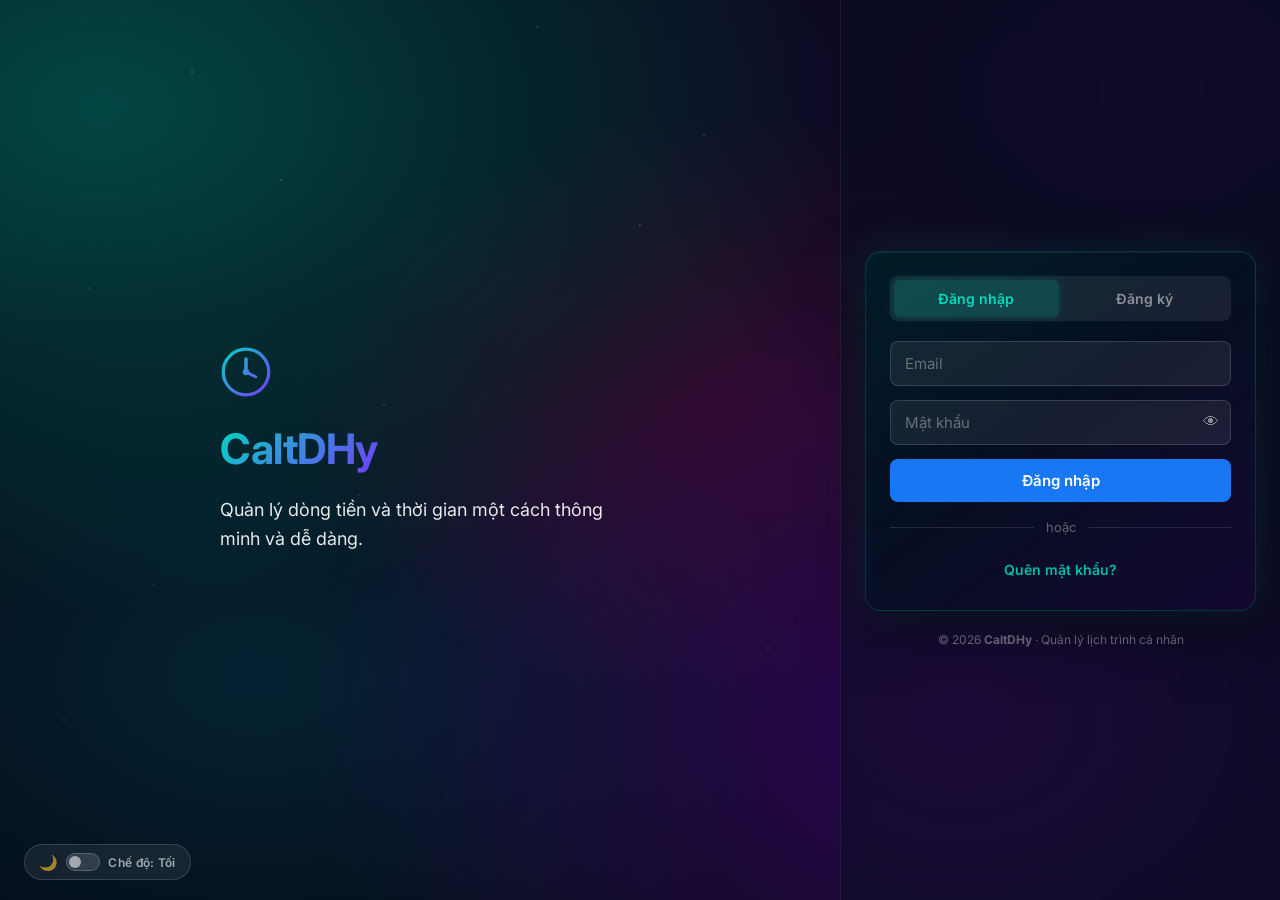
==== index.html @ 4108acbf "Lần đầu up code dự án CaltDHy" ====
<!DOCTYPE html>
<html lang="vi">

<head>
    <meta charset="UTF-8" />
    <meta name="viewport" content="width=device-width, initial-scale=1.0" />
    <title>CaltDHy – Quản lý lịch trình cá nhân</title>
    <meta name="description" content="CaltDHy – Quản lý lịch trình cá nhân thông minh." />
    <link rel="preconnect" href="https://fonts.googleapis.com" />
    <link rel="preconnect" href="https://fonts.gstatic.com" crossorigin />
    <link href="https://fonts.googleapis.com/css2?family=Inter:wght@400;500;600;700&display=swap" rel="stylesheet" />
    <link rel="stylesheet" href="style.css" />
</head>

<body class="auth-body">

    <!-- Shooting stars canvas -->
    <canvas id="shootingStarsCanvas"></canvas>

    <!-- Color mode toggle (bottom-left) -->
    <button class="color-mode-toggle" id="colorModeToggle" onclick="toggleColorMode()" title="Chuyển chế độ màu">
        <span class="toggle-icon" id="modeIcon">🌙</span>
        <div class="toggle-track">
            <div class="toggle-thumb" id="toggleThumb"></div>
        </div>
        <span id="modeLabel">Chế độ: Tối</span>
    </button>

    <!-- ====== AUTH PAGE ====== -->
    <div class="auth-page" id="authPage">

        <!-- Left: Branding -->
        <div class="auth-brand">
            <div class="brand-content">
                <!-- CaltDHy SVG clock logo -->
                <svg style="width:52px;height:52px;margin-bottom:12px;" viewBox="0 0 32 32" fill="none"
                    xmlns="http://www.w3.org/2000/svg">
                    <defs>
                        <linearGradient id="alg1" x1="0" y1="0" x2="32" y2="32" gradientUnits="userSpaceOnUse">
                            <stop offset="0%" stop-color="#00dcc0" />
                            <stop offset="100%" stop-color="#7b2fff" />
                        </linearGradient>
                    </defs>
                    <circle cx="16" cy="16" r="14" stroke="url(#alg1)" stroke-width="2" fill="none" />
                    <line x1="16" y1="16" x2="16" y2="8" stroke="url(#alg1)" stroke-width="2.2"
                        stroke-linecap="round" />
                    <line x1="16" y1="16" x2="22" y2="19" stroke="url(#alg1)" stroke-width="1.8"
                        stroke-linecap="round" />
                    <circle cx="16" cy="16" r="2" fill="url(#alg1)" />
                </svg>
                <h1 class="brand-name"
                    style="background:linear-gradient(135deg,#00dcc0,#7b2fff,#e054b0);-webkit-background-clip:text;-webkit-text-fill-color:transparent;background-clip:text;font-size:42px;">
                    CaltDHy</h1>
                <p class="brand-tagline">Quản lý dòng tiền và thời gian một cách thông minh và dễ dàng.</p>
            </div>
        </div>

        <!-- Right: Form Panel -->
        <div class="auth-panel">
            <div class="auth-card">

                <!-- Tab buttons -->
                <div class="auth-tabs">
                    <button class="tab-btn active" id="loginTab" onclick="switchTab('login')">Đăng nhập</button>
                    <button class="tab-btn" id="registerTab" onclick="switchTab('register')">Đăng ký</button>
                </div>

                <!-- ĐĂNG NHẬP -->
                <div class="auth-form" id="loginForm">
                    <div class="form-group">
                        <input type="email" id="loginEmail" class="form-input" placeholder="Email"
                            autocomplete="email" />
                    </div>
                    <div class="form-group">
                        <div class="input-with-toggle">
                            <input type="password" id="loginPassword" class="form-input" placeholder="Mật khẩu"
                                autocomplete="current-password" />
                            <button type="button" class="toggle-pass"
                                onclick="togglePassword('loginPassword', this)">👁</button>
                        </div>
                    </div>
                    <div id="loginError" class="form-message error" style="display:none;"></div>
                    <button class="btn-primary btn-full" id="loginBtn" onclick="handleLogin()">Đăng nhập</button>
                    <div class="auth-divider"><span>hoặc</span></div>
                    <button class="btn-link" onclick="switchTab('forgot')">Quên mật khẩu?</button>
                </div>

                <!-- ĐĂNG KÝ -->
                <div class="auth-form" id="registerForm" style="display:none;">
                    <div class="form-group">
                        <input type="text" id="regName" class="form-input" placeholder="Họ và tên"
                            autocomplete="name" />
                    </div>
                    <div class="form-group">
                        <input type="email" id="regEmail" class="form-input" placeholder="Email" autocomplete="email" />
                    </div>
                    <div class="form-group">
                        <div class="input-with-toggle">
                            <input type="password" id="regPassword" class="form-input"
                                placeholder="Mật khẩu (ít nhất 6 ký tự)" autocomplete="new-password" />
                            <button type="button" class="toggle-pass"
                                onclick="togglePassword('regPassword', this)">👁</button>
                        </div>
                    </div>
                    <div class="form-group">
                        <input type="password" id="regConfirm" class="form-input" placeholder="Xác nhận mật khẩu"
                            autocomplete="new-password" />
                    </div>
                    <div id="registerError" class="form-message error" style="display:none;"></div>
                    <div id="registerSuccess" class="form-message success" style="display:none;"></div>
                    <button class="btn-primary btn-full" id="registerBtn" onclick="handleRegister()">Tạo tài
                        khoản</button>
                </div>

                <!-- QUÊN MẬT KHẨU -->
                <div class="auth-form" id="forgotForm" style="display:none;">
                    <p class="forgot-desc">Nhập email đã đăng ký, chúng tôi sẽ gửi hướng dẫn đặt lại mật khẩu.</p>
                    <div class="form-group">
                        <input type="email" id="forgotEmail" class="form-input" placeholder="Email đã đăng ký" />
                    </div>
                    <div id="forgotError" class="form-message error" style="display:none;"></div>
                    <div id="forgotSuccess" class="form-message success" style="display:none;"></div>
                    <button class="btn-primary btn-full" id="forgotBtn" onclick="handleForgotPassword()">Gửi email đặt
                        lại</button>
                    <button class="btn-link" onclick="switchTab('login')">← Quay lại đăng nhập</button>
                </div>

            </div>

            <p class="auth-footer">
                © 2026 <strong>CaltDHy</strong> · Quản lý lịch trình cá nhân
            </p>
        </div>
    </div>

    <script src="auth.js"></script>

    <script>
        /* ── SHOOTING STARS ── */
        (function () {
            const canvas = document.getElementById('shootingStarsCanvas');
            const ctx = canvas.getContext('2d');
            let stars = [];

            function resize() {
                canvas.width = window.innerWidth;
                canvas.height = window.innerHeight;
            }
            window.addEventListener('resize', resize);
            resize();

            function randomBetween(a, b) { return a + Math.random() * (b - a); }

            function spawnStar() {
                const startX = randomBetween(0, canvas.width);
                const startY = randomBetween(0, canvas.height * 0.5); // top half
                const length = randomBetween(80, 200);
                const angle = randomBetween(30, 50) * Math.PI / 180; // diagonal down-right
                const speed = randomBetween(280, 520); // px/s
                const life = length / speed; // seconds until gone
                return {
                    x: startX, y: startY, length, angle, speed, life, age: 0,
                    tailX: Math.cos(angle), tailY: Math.sin(angle)
                };
            }

            let lastTime = null;

            function loop(ts) {
                if (!lastTime) lastTime = ts;
                const dt = Math.min((ts - lastTime) / 1000, 0.05);
                lastTime = ts;

                ctx.clearRect(0, 0, canvas.width, canvas.height);

                // Spawn new star randomly
                if (Math.random() < dt * 1.8) stars.push(spawnStar()); // avg ~1.8 per second

                // Update & draw
                stars = stars.filter(s => s.age < s.life);
                stars.forEach(s => {
                    s.age += dt;
                    const progress = s.age / s.life;          // 0 → 1
                    const alpha = Math.sin(progress * Math.PI); // fade in + out
                    const traveled = s.speed * s.age;
                    const headX = s.x + s.tailX * traveled;
                    const headY = s.y + s.tailY * traveled;
                    const tailX = headX - s.tailX * s.length * (1 - progress * 0.4);
                    const tailY = headY - s.tailY * s.length * (1 - progress * 0.4);

                    const grad = ctx.createLinearGradient(tailX, tailY, headX, headY);
                    grad.addColorStop(0, `rgba(255,255,255,0)`);
                    grad.addColorStop(0.6, `rgba(200,240,255,${alpha * 0.55})`);
                    grad.addColorStop(1, `rgba(255,255,255,${alpha * 0.9})`);

                    ctx.beginPath();
                    ctx.moveTo(tailX, tailY);
                    ctx.lineTo(headX, headY);
                    ctx.strokeStyle = grad;
                    ctx.lineWidth = randomBetween(0.5, 1.5);
                    ctx.stroke();

                    // Head glow dot
                    ctx.beginPath();
                    ctx.arc(headX, headY, 1.5, 0, Math.PI * 2);
                    ctx.fillStyle = `rgba(255,255,255,${alpha * 0.9})`;
                    ctx.fill();
                });

                requestAnimationFrame(loop);
            }
            requestAnimationFrame(loop);
        })();

        /* ── COLOR MODE TOGGLE ── */
        function toggleColorMode() {
            const body = document.body;
            const isLight = body.classList.toggle('light-mode');
            document.getElementById('modeIcon').textContent = isLight ? '☀️' : '🌙';
            document.getElementById('modeLabel').textContent = isLight ? 'Chế độ: Sáng' : 'Chế độ: Tối';
            localStorage.setItem('caltdhy_theme', isLight ? 'light' : 'dark');
        }

        // Restore saved theme on load
        (function () {
            const saved = localStorage.getItem('caltdhy_theme');
            if (saved === 'light') {
                document.body.classList.add('light-mode');
                document.getElementById('modeIcon').textContent = '☀️';
                document.getElementById('modeLabel').textContent = 'Chế độ: Sáng';
            }
        })();
    </script>
</body>

</html>
---- style.css ----
/* =============================================
   CSS Variables – Facebook Color System
   ============================================= */
:root {
  --fb-blue: #1877F2;
  --fb-blue-dark: #166fe5;
  --fb-blue-light: #e7f0fd;
  --fb-green: #42b72a;
  --fb-green-dark: #36a420;
  --fb-white: #ffffff;
  --fb-bg: #f0f2f5;
  --fb-card: #ffffff;
  --fb-border: #dddfe2;
  --fb-text-primary: #1c1e21;
  --fb-text-secondary: #606770;
  --fb-text-muted: #8a8d91;
  --fb-red: #e74c3c;
  --fb-red-dark: #c0392b;
  --shadow-sm: 0 1px 3px rgba(0, 0, 0, 0.08);
  --shadow-md: 0 2px 12px rgba(0, 0, 0, 0.12);
  --shadow-lg: 0 8px 32px rgba(0, 0, 0, 0.16);
  --radius-sm: 6px;
  --radius-md: 8px;
  --radius-lg: 12px;
  --radius-xl: 16px;
  --transition: all 0.2s ease;
}

/* =============================================
   Reset & Base
   ============================================= */
*,
*::before,
*::after {
  box-sizing: border-box;
  margin: 0;
  padding: 0;
}

html {
  scroll-behavior: smooth;
}

body {
  font-family: 'Inter', -apple-system, BlinkMacSystemFont, 'Segoe UI', sans-serif;
  background: var(--fb-bg);
  color: var(--fb-text-primary);
  font-size: 15px;
  line-height: 1.5;
}

/* =============================================
   AUTH PAGE LAYOUT
   ============================================= */
/* === SPACE AURORA BACKGROUND === */
.auth-body {
  min-height: 100vh;
  background:
    radial-gradient(ellipse at 8% 12%, rgba(0, 200, 170, 0.38) 0%, transparent 45%),
    radial-gradient(ellipse at 75% 80%, rgba(110, 0, 180, 0.45) 0%, transparent 48%),
    radial-gradient(ellipse at 55% 45%, rgba(170, 20, 90, 0.28) 0%, transparent 42%),
    radial-gradient(ellipse at 20% 75%, rgba(0, 140, 180, 0.22) 0%, transparent 38%),
    radial-gradient(ellipse at 90% 10%, rgba(80, 0, 140, 0.30) 0%, transparent 40%),
    #060d1a;
  position: relative;
  overflow: hidden;
}

/* Hiệu ứng sao nhấp nháy */
.auth-body::before,
.auth-body::after {
  content: '';
  position: fixed;
  inset: 0;
  pointer-events: none;
  z-index: 0;
}

.auth-body::before {
  background-image:
    radial-gradient(1px 1px at 15% 8%, rgba(255, 255, 255, 0.8) 0%, transparent 100%),
    radial-gradient(1px 1px at 42% 3%, rgba(255, 255, 255, 0.6) 0%, transparent 100%),
    radial-gradient(1px 1px at 68% 18%, rgba(255, 255, 255, 0.7) 0%, transparent 100%),
    radial-gradient(1px 1px at 85% 5%, rgba(255, 255, 255, 0.5) 0%, transparent 100%),
    radial-gradient(1px 1px at 7% 32%, rgba(255, 255, 255, 0.6) 0%, transparent 100%),
    radial-gradient(1px 1px at 93% 42%, rgba(255, 255, 255, 0.7) 0%, transparent 100%),
    radial-gradient(1px 1px at 28% 55%, rgba(255, 255, 255, 0.5) 0%, transparent 100%),
    radial-gradient(1px 1px at 60% 72%, rgba(255, 255, 255, 0.6) 0%, transparent 100%),
    radial-gradient(1px 1px at 78% 60%, rgba(255, 255, 255, 0.4) 0%, transparent 100%),
    radial-gradient(1px 1px at 35% 88%, rgba(255, 255, 255, 0.5) 0%, transparent 100%),
    radial-gradient(1px 1px at 50% 25%, rgba(255, 255, 255, 0.6) 0%, transparent 100%),
    radial-gradient(1px 1px at 12% 65%, rgba(255, 255, 255, 0.4) 0%, transparent 100%),
    radial-gradient(1px 1px at 88% 78%, rgba(255, 255, 255, 0.5) 0%, transparent 100%),
    radial-gradient(1px 1px at 22% 20%, rgba(255, 255, 255, 0.7) 0%, transparent 100%),
    radial-gradient(1px 1px at 70% 92%, rgba(255, 255, 255, 0.4) 0%, transparent 100%);
  animation: starTwinkle 4s ease-in-out infinite alternate;
}

.auth-body::after {
  background-image:
    radial-gradient(1px 1px at 55% 15%, rgba(255, 255, 255, 0.5) 0%, transparent 100%),
    radial-gradient(1px 1px at 30% 45%, rgba(255, 255, 255, 0.6) 0%, transparent 100%),
    radial-gradient(1px 1px at 80% 30%, rgba(255, 255, 255, 0.4) 0%, transparent 100%),
    radial-gradient(1px 1px at 5% 80%, rgba(255, 255, 255, 0.6) 0%, transparent 100%),
    radial-gradient(1px 1px at 95% 60%, rgba(255, 255, 255, 0.5) 0%, transparent 100%);
  animation: starTwinkle 6s ease-in-out infinite alternate-reverse;
}

@keyframes starTwinkle {
  0% {
    opacity: 0.4;
  }

  50% {
    opacity: 1;
  }

  100% {
    opacity: 0.6;
  }
}

.auth-page {
  display: flex;
  min-height: 100vh;
}

/* Left branding column */
.auth-brand {
  flex: 1;
  background: transparent;
  display: flex;
  align-items: center;
  justify-content: center;
  padding: 60px 40px;
  position: relative;
  overflow: hidden;
  z-index: 1;
}

.auth-brand::before {
  content: '';
  position: absolute;
  inset: 0;
  background: rgba(0, 0, 0, 0.15);
  backdrop-filter: blur(0px);
  pointer-events: none;
}

.brand-content {
  max-width: 400px;
  color: var(--fb-white);
  position: relative;
  z-index: 1;
}

.brand-logo {
  font-size: 72px;
  display: block;
  margin-bottom: 16px;
  animation: floatIcon 3s ease-in-out infinite;
}

@keyframes floatIcon {

  0%,
  100% {
    transform: translateY(0);
  }

  50% {
    transform: translateY(-10px);
  }
}

.brand-name {
  font-size: 42px;
  font-weight: 700;
  margin-bottom: 16px;
  letter-spacing: -0.5px;
}

.brand-tagline {
  font-size: 18px;
  opacity: 0.9;
  line-height: 1.6;
  font-weight: 400;
}

/* Right form column */
.auth-panel {
  width: 440px;
  display: flex;
  flex-direction: column;
  align-items: center;
  justify-content: center;
  padding: 40px 24px;
  background: rgba(6, 13, 26, 0.55);
  backdrop-filter: blur(16px);
  -webkit-backdrop-filter: blur(16px);
  border-left: 1px solid rgba(255, 255, 255, 0.08);
  position: relative;
  z-index: 1;
}

.auth-card {
  width: 100%;
  max-width: 396px;
  /* Dark gradient card to match CaltDHy brand */
  background: linear-gradient(145deg,
      rgba(0, 30, 40, 0.95) 0%,
      rgba(6, 16, 36, 0.96) 45%,
      rgba(20, 8, 48, 0.95) 100%);
  border: 1px solid rgba(0, 220, 190, 0.18);
  border-radius: var(--radius-xl);
  box-shadow:
    0 0 40px rgba(0, 200, 170, 0.12),
    0 20px 60px rgba(0, 0, 0, 0.55),
    inset 0 1px 0 rgba(255, 255, 255, 0.06);
  padding: 24px;
  backdrop-filter: blur(14px);
  -webkit-backdrop-filter: blur(14px);
  color: rgba(255, 255, 255, 0.88);
}

/* Light mode override */
body.light-mode .auth-card {
  background: #ffffff;
  border: 1px solid rgba(0, 0, 0, 0.08);
  box-shadow: var(--shadow-md);
  color: var(--fb-text-primary);
}

/* Auth tabs – dark card version */
.auth-tabs {
  display: flex;
  gap: 4px;
  background: rgba(255, 255, 255, 0.07);
  border-radius: var(--radius-md);
  padding: 4px;
  margin-bottom: 20px;
}

.tab-btn {
  flex: 1;
  padding: 10px 16px;
  border: none;
  background: transparent;
  border-radius: var(--radius-sm);
  font-size: 14px;
  font-weight: 600;
  color: rgba(255, 255, 255, 0.5);
  cursor: pointer;
  transition: var(--transition);
  font-family: inherit;
}

.tab-btn.active {
  background: rgba(0, 220, 190, 0.18);
  color: rgba(0, 220, 190, 1);
  box-shadow: 0 0 12px rgba(0, 200, 170, 0.2);
}

.tab-btn:hover:not(.active) {
  color: rgba(255, 255, 255, 0.85);
  background: rgba(255, 255, 255, 0.06);
}

/* Light mode tab overrides */
body.light-mode .auth-tabs {
  background: var(--fb-bg);
}

body.light-mode .tab-btn {
  color: var(--fb-text-secondary);
}

body.light-mode .tab-btn.active {
  background: var(--fb-white);
  color: var(--fb-blue);
  box-shadow: var(--shadow-sm);
}

body.light-mode .tab-btn:hover:not(.active) {
  color: var(--fb-text-primary);
  background: transparent;
}

/* =============================================
   FORM ELEMENTS (shared)
   ============================================= */
.form-group {
  margin-bottom: 14px;
}

.form-label {
  display: block;
  font-size: 13px;
  font-weight: 600;
  color: var(--fb-text-secondary);
  margin-bottom: 6px;
}

.form-label .required {
  color: var(--fb-red);
}

.form-input {
  width: 100%;
  padding: 12px 14px;
  border: 1.5px solid var(--fb-border);
  border-radius: var(--radius-md);
  font-size: 15px;
  font-family: inherit;
  color: var(--fb-text-primary);
  background: var(--fb-white);
  transition: var(--transition);
  outline: none;
}

/* Dark card – override form inputs */
.auth-card .form-input {
  background: rgba(255, 255, 255, 0.07);
  border-color: rgba(255, 255, 255, 0.14);
  color: rgba(255, 255, 255, 0.9);
}

.auth-card .form-input::placeholder {
  color: rgba(255, 255, 255, 0.35);
}

.auth-card .form-input:focus {
  border-color: rgba(0, 220, 190, 0.7);
  box-shadow: 0 0 0 3px rgba(0, 200, 170, 0.14);
}

.auth-card .form-label {
  color: rgba(255, 255, 255, 0.55);
}

.auth-card .auth-divider {
  color: rgba(255, 255, 255, 0.35);
}

.auth-card .auth-divider::before,
.auth-card .auth-divider::after {
  background: rgba(255, 255, 255, 0.12);
}

.auth-card .btn-link {
  color: rgba(0, 220, 190, 0.85);
}

.auth-card .btn-link:hover {
  color: rgba(0, 220, 190, 1);
}

.auth-card .forgot-desc {
  color: rgba(255, 255, 255, 0.6);
}

/* Light mode reverts */
body.light-mode .auth-card .form-input {
  background: var(--fb-white);
  border-color: var(--fb-border);
  color: var(--fb-text-primary);
}

body.light-mode .auth-card .form-input::placeholder {
  color: var(--fb-text-muted);
}

body.light-mode .auth-card .form-input:focus {
  border-color: var(--fb-blue);
  box-shadow: 0 0 0 3px rgba(24, 119, 242, 0.15);
}

body.light-mode .auth-card .form-label {
  color: var(--fb-text-secondary);
}

body.light-mode .auth-card .auth-divider {
  color: var(--fb-text-muted);
}

body.light-mode .auth-card .btn-link {
  color: var(--fb-blue);
}

body.light-mode .auth-card .forgot-desc {
  color: var(--fb-text-secondary);
}

/* ── SHOOTING STARS CANVAS ── */
#shootingStarsCanvas {
  position: fixed;
  inset: 0;
  pointer-events: none;
  z-index: 0;
  width: 100%;
  height: 100%;
}

/* ── COLOR MODE TOGGLE ── */
.color-mode-toggle {
  position: fixed;
  bottom: 20px;
  left: 24px;
  z-index: 200;
  display: flex;
  align-items: center;
  gap: 8px;
  padding: 8px 14px;
  border-radius: 24px;
  background: rgba(255, 255, 255, 0.07);
  border: 1px solid rgba(255, 255, 255, 0.14);
  backdrop-filter: blur(12px);
  cursor: pointer;
  font-family: inherit;
  font-size: 12px;
  font-weight: 600;
  color: rgba(255, 255, 255, 0.6);
  transition: all 0.25s ease;
  letter-spacing: 0.3px;
}

.color-mode-toggle:hover {
  background: rgba(0, 200, 170, 0.12);
  border-color: rgba(0, 220, 190, 0.45);
  color: rgba(0, 220, 190, 1);
}

.color-mode-toggle .toggle-icon {
  font-size: 15px;
  line-height: 1;
}

.toggle-track {
  width: 34px;
  height: 18px;
  border-radius: 9px;
  background: rgba(255, 255, 255, 0.12);
  border: 1px solid rgba(255, 255, 255, 0.2);
  position: relative;
  transition: background 0.25s;
}

.toggle-thumb {
  width: 12px;
  height: 12px;
  border-radius: 50%;
  background: rgba(255, 255, 255, 0.55);
  position: absolute;
  top: 2px;
  left: 2px;
  transition: transform 0.25s, background 0.25s;
}

body.light-mode .toggle-track {
  background: rgba(0, 200, 170, 0.3);
  border-color: rgba(0, 220, 190, 0.5);
}

body.light-mode .toggle-thumb {
  background: #00dcc0;
  transform: translateX(16px);
}

body.light-mode .color-mode-toggle {
  color: rgba(0, 0, 0, 0.6);
  background: rgba(255, 255, 255, 0.7);
  border-color: rgba(0, 0, 0, 0.12);
}



.form-input:focus {
  border-color: var(--fb-blue);
  box-shadow: 0 0 0 3px rgba(24, 119, 242, 0.15);
}

.form-input::placeholder {
  color: var(--fb-text-muted);
}

.form-textarea {
  resize: vertical;
  min-height: 80px;
}

.form-row {
  display: grid;
  grid-template-columns: 1fr 1fr;
  gap: 12px;
}

.input-with-toggle {
  position: relative;
}

.input-with-toggle .form-input {
  padding-right: 44px;
}

.toggle-pass {
  position: absolute;
  right: 12px;
  top: 50%;
  transform: translateY(-50%);
  background: none;
  border: none;
  cursor: pointer;
  font-size: 16px;
  color: var(--fb-text-muted);
  padding: 0;
  line-height: 1;
  transition: var(--transition);
}

.toggle-pass:hover {
  color: var(--fb-text-primary);
}

/* =============================================
   BUTTONS
   ============================================= */
.btn-primary {
  background: var(--fb-blue);
  color: var(--fb-white);
  border: none;
  border-radius: var(--radius-md);
  padding: 12px 20px;
  font-size: 15px;
  font-weight: 600;
  font-family: inherit;
  cursor: pointer;
  transition: var(--transition);
  display: inline-flex;
  align-items: center;
  justify-content: center;
  gap: 6px;
}

.btn-primary:hover:not(:disabled) {
  background: var(--fb-blue-dark);
  transform: translateY(-1px);
  box-shadow: 0 4px 12px rgba(24, 119, 242, 0.3);
}

.btn-primary:active {
  transform: translateY(0);
}

.btn-primary:disabled {
  opacity: 0.7;
  cursor: not-allowed;
  transform: none;
}

.btn-secondary {
  background: var(--fb-bg);
  color: var(--fb-text-primary);
  border: 1.5px solid var(--fb-border);
  border-radius: var(--radius-md);
  padding: 10px 20px;
  font-size: 14px;
  font-weight: 600;
  font-family: inherit;
  cursor: pointer;
  transition: var(--transition);
}

.btn-secondary:hover {
  background: var(--fb-border);
}

.btn-danger {
  background: var(--fb-red);
  color: var(--fb-white);
  border: none;
  border-radius: var(--radius-md);
  padding: 10px 20px;
  font-size: 14px;
  font-weight: 600;
  font-family: inherit;
  cursor: pointer;
  transition: var(--transition);
}

.btn-danger:hover {
  background: var(--fb-red-dark);
  transform: translateY(-1px);
}

.btn-full {
  width: 100%;
}

.btn-link {
  background: none;
  border: none;
  color: var(--fb-blue);
  font-size: 14px;
  font-weight: 600;
  font-family: inherit;
  cursor: pointer;
  padding: 8px 0;
  display: block;
  width: 100%;
  text-align: center;
  transition: var(--transition);
}

.btn-link:hover {
  color: var(--fb-blue-dark);
  text-decoration: underline;
}

/* =============================================
   FORM MESSAGES
   ============================================= */
.form-message {
  padding: 10px 14px;
  border-radius: var(--radius-md);
  font-size: 13px;
  font-weight: 500;
  margin-bottom: 10px;
  animation: fadeIn 0.2s ease;
}

.form-message.error {
  background: #fef0ef;
  color: var(--fb-red);
  border: 1px solid #f5c6c2;
}

.form-message.success {
  background: #f0fef0;
  color: var(--fb-green);
  border: 1px solid #b7e5b4;
}

@keyframes fadeIn {
  from {
    opacity: 0;
    transform: translateY(-4px);
  }

  to {
    opacity: 1;
    transform: translateY(0);
  }
}

/* Auth misc */
.auth-divider {
  display: flex;
  align-items: center;
  gap: 12px;
  margin: 16px 0;
  color: var(--fb-text-muted);
  font-size: 13px;
}

.auth-divider::before,
.auth-divider::after {
  content: '';
  flex: 1;
  height: 1px;
  background: var(--fb-border);
}

.auth-footer {
  margin-top: 20px;
  font-size: 12px;
  color: rgba(255, 255, 255, 0.45);
  text-align: center;
}

.forgot-desc {
  font-size: 14px;
  color: var(--fb-text-secondary);
  margin-bottom: 16px;
  line-height: 1.5;
}

/* =============================================
   NAVBAR
   ============================================= */
.navbar {
  position: fixed;
  top: 0;
  left: 0;
  right: 0;
  height: 56px;
  background: rgba(6, 13, 26, 0.75);
  border-bottom: 1px solid rgba(255, 255, 255, 0.1);
  z-index: 1000;
  box-shadow: 0 1px 20px rgba(0, 0, 0, 0.4);
  backdrop-filter: blur(16px);
  -webkit-backdrop-filter: blur(16px);
}

.nav-container {
  max-width: 1400px;
  height: 100%;
  margin: 0 auto;
  padding: 0 20px;
  display: flex;
  align-items: center;
  justify-content: space-between;
  gap: 20px;
}

.nav-logo {
  display: flex;
  align-items: center;
  gap: 8px;
  text-decoration: none;
  flex-shrink: 0;
}

.logo-icon {
  font-size: 22px;
  display: flex;
  align-items: center;
  justify-content: center;
}

/* Logo SVG Calsoli */
.calsoli-logo-svg {
  width: 28px;
  height: 28px;
  flex-shrink: 0;
}

.logo-text {
  font-size: 18px;
  font-weight: 700;
  color: rgba(0, 220, 190, 1);
  letter-spacing: -0.3px;
}

.nav-center {
  display: flex;
  align-items: center;
  gap: 8px;
}

.nav-month-btn {
  width: 36px;
  height: 36px;
  border: none;
  background: rgba(255, 255, 255, 0.08);
  border-radius: 50%;
  cursor: pointer;
  font-size: 16px;
  color: rgba(255, 255, 255, 0.8);
  transition: var(--transition);
  display: flex;
  align-items: center;
  justify-content: center;
}

.nav-month-btn:hover {
  background: rgba(0, 210, 180, 0.2);
  color: rgba(0, 220, 190, 1);
}

.nav-month-title {
  font-size: 16px;
  font-weight: 700;
  color: rgba(255, 255, 255, 0.9);
  min-width: 160px;
  text-align: center;
}

.nav-today-btn {
  padding: 6px 14px;
  background: rgba(0, 200, 170, 0.18);
  color: rgba(0, 220, 190, 1);
  border: 1px solid rgba(0, 200, 170, 0.35);
  border-radius: 20px;
  font-size: 13px;
  font-weight: 600;
  font-family: inherit;
  cursor: pointer;
  transition: var(--transition);
}

.nav-today-btn:hover {
  background: rgba(0, 200, 170, 0.4);
  color: white;
}

.nav-right {
  display: flex;
  align-items: center;
  gap: 12px;
  flex-shrink: 0;
}

.nav-user {
  display: flex;
  align-items: center;
  gap: 8px;
}

.user-avatar {
  width: 36px;
  height: 36px;
  background: var(--fb-blue);
  color: white;
  border-radius: 50%;
  display: flex;
  align-items: center;
  justify-content: center;
  font-weight: 700;
  font-size: 14px;
}

.user-name {
  font-size: 14px;
  font-weight: 600;
  color: rgba(255, 255, 255, 0.85);
}

.nav-logout-btn {
  padding: 8px 16px;
  background: rgba(255, 255, 255, 0.06);
  border: 1.5px solid rgba(255, 255, 255, 0.15);
  border-radius: var(--radius-md);
  font-size: 13px;
  font-weight: 600;
  font-family: inherit;
  color: rgba(255, 255, 255, 0.65);
  cursor: pointer;
  transition: var(--transition);
}

.nav-logout-btn:hover {
  border-color: rgba(231, 76, 60, 0.7);
  color: rgba(231, 76, 60, 0.9);
  background: rgba(231, 76, 60, 0.1);
}

/* =============================================
   CALENDAR LAYOUT
   ============================================= */
.dashboard-body {
  min-height: 100vh;
  background:
    radial-gradient(ellipse at 8% 12%, rgba(0, 200, 170, 0.28) 0%, transparent 45%),
    radial-gradient(ellipse at 78% 82%, rgba(110, 0, 180, 0.35) 0%, transparent 48%),
    radial-gradient(ellipse at 55% 45%, rgba(170, 20, 90, 0.18) 0%, transparent 42%),
    radial-gradient(ellipse at 90% 10%, rgba(80, 0, 140, 0.22) 0%, transparent 40%),
    #07101e;
  position: relative;
}

.calendar-main {
  padding-top: 72px;
  padding-bottom: 24px;
  min-height: 100vh;
}

.calendar-loading {
  display: flex;
  flex-direction: column;
  align-items: center;
  justify-content: center;
  height: calc(100vh - 100px);
  gap: 16px;
  color: rgba(255, 255, 255, 0.6);
  font-size: 15px;
}

.loading-spinner {
  width: 40px;
  height: 40px;
  border: 3px solid var(--fb-border);
  border-top-color: var(--fb-blue);
  border-radius: 50%;
  animation: spin 0.8s linear infinite;
}

@keyframes spin {
  to {
    transform: rotate(360deg);
  }
}

.calendar-wrapper {
  max-width: 1400px;
  margin: 0 auto;
  padding: 0 16px;
}

/* Days of week header */
.calendar-header-row {
  display: grid;
  grid-template-columns: repeat(7, 1fr);
  gap: 4px;
  margin-bottom: 4px;
}

.day-header {
  text-align: center;
  padding: 10px 0;
  font-size: 13px;
  font-weight: 700;
  color: rgba(255, 255, 255, 0.55);
  letter-spacing: 0.5px;
  text-transform: uppercase;
}

.day-header:first-child {
  color: rgba(231, 76, 60, 0.85);
}

/* Chủ nhật */
.day-header:last-child {
  color: rgba(100, 180, 255, 0.85);
}

/* Thứ 7 */

/* Calendar grid */
.calendar-grid {
  display: grid;
  grid-template-columns: repeat(7, 1fr);
  gap: 4px;
}

/* Day cell */
.day-cell {
  background: rgba(255, 255, 255, 0.06);
  border: 1px solid rgba(255, 255, 255, 0.1);
  border-radius: var(--radius-md);
  min-height: 130px;
  padding: 8px;
  display: flex;
  flex-direction: column;
  gap: 4px;
  transition: var(--transition);
  position: relative;
  backdrop-filter: blur(6px);
  -webkit-backdrop-filter: blur(6px);
}

.day-cell:hover {
  border-color: rgba(0, 200, 170, 0.5);
  background: rgba(255, 255, 255, 0.1);
  box-shadow: 0 0 16px rgba(0, 200, 170, 0.12);
}

/* Ngày đã qua – mờ và tối hơn rõ rệt */
.day-cell.past-day {
  background: rgba(255, 255, 255, 0.015) !important;
  border-color: rgba(255, 255, 255, 0.05) !important;
  opacity: 0.45;
}

.day-cell.past-day:hover {
  opacity: 0.65;
  border-color: rgba(255, 255, 255, 0.12) !important;
  box-shadow: none;
}

.day-cell.other-month {
  background: rgba(255, 255, 255, 0.02);
  border-color: rgba(255, 255, 255, 0.05);
  opacity: 0.55;
}

.day-cell.today {
  border-color: rgba(0, 210, 180, 0.8);
  background: rgba(0, 200, 170, 0.12);
  box-shadow: 0 0 20px rgba(0, 200, 170, 0.18);
}

.day-number-row {
  display: flex;
  align-items: center;
  justify-content: space-between;
}

.day-number {
  font-size: 14px;
  font-weight: 600;
  color: rgba(255, 255, 255, 0.85);
  width: 28px;
  height: 28px;
  display: flex;
  align-items: center;
  justify-content: center;
  border-radius: 50%;
}

.day-cell.today .day-number {
  background: rgba(0, 210, 180, 0.9);
  color: #060d1a;
  font-weight: 700;
}

.day-cell.other-month .day-number {
  color: rgba(255, 255, 255, 0.3);
}

/* Sunday / Saturday colors */
.day-cell.sunday .day-number {
  color: rgba(231, 76, 60, 0.9);
}

.day-cell.saturday .day-number {
  color: rgba(100, 180, 255, 0.9);
}

.day-cell.today .day-number {
  color: #060d1a;
}

/* Add event button */
.add-event-btn {
  width: 24px;
  height: 24px;
  background: none;
  border: 1.5px solid transparent;
  border-radius: 50%;
  cursor: pointer;
  font-size: 16px;
  color: var(--fb-text-muted);
  display: flex;
  align-items: center;
  justify-content: center;
  transition: var(--transition);
  line-height: 1;
  flex-shrink: 0;
  font-family: inherit;
  font-weight: 400;
}

.add-event-btn:hover {
  background: var(--fb-blue);
  border-color: var(--fb-blue);
  color: white;
  transform: rotate(90deg);
}

/* Copy event button (shown below +) */
.copy-event-btn {
  width: 20px;
  height: 20px;
  background: none;
  border: 1.5px solid transparent;
  border-radius: 50%;
  cursor: pointer;
  color: rgba(255, 255, 255, 0.25);
  display: flex;
  align-items: center;
  justify-content: center;
  transition: all 0.2s ease;
  padding: 0;
  flex-shrink: 0;
  opacity: 0;
}

.day-cell:hover .copy-event-btn {
  opacity: 1;
}

.copy-event-btn:hover {
  background: rgba(0, 210, 180, 0.15);
  border-color: rgba(0, 210, 180, 0.5);
  color: rgba(0, 220, 190, 0.9);
  transform: scale(1.15);
}

/* Copy modal specific overrides */
.copy-modal-card {
  max-width: 420px !important;
}

.copy-modal-desc {
  font-size: 14px;
  color: rgba(255, 255, 255, 0.65);
  line-height: 1.6;
}

.copy-target-info {
  font-size: 12px;
  font-weight: 600;
  color: rgba(0, 220, 190, 0.8);
  background: rgba(0, 200, 170, 0.08);
  border: 1px solid rgba(0, 220, 190, 0.2);
  border-radius: 8px;
  padding: 8px 12px;
}

.copy-modal-note {
  font-size: 12px;
  color: rgba(255, 255, 255, 0.38);
  line-height: 1.5;
}

/* Gradient CTA for copy confirm button */
.copy-modal-card .btn-primary {
  background: linear-gradient(135deg, #00dcc0 0%, #0ea5e9 50%, #7b2fff 100%);
  background-size: 200% 200%;
  animation: copyBtnShift 5s ease infinite;
  border: none;
  box-shadow: 0 4px 18px rgba(0, 200, 170, 0.3);
}

.copy-modal-card .btn-primary:hover {
  background: linear-gradient(135deg, #00dcc0 0%, #0ea5e9 50%, #7b2fff 100%);
  opacity: 0.9;
  transform: translateY(-1px);
  box-shadow: 0 8px 28px rgba(0, 200, 170, 0.42);
}

@keyframes copyBtnShift {
  0% {
    background-position: 0% 50%;
  }

  50% {
    background-position: 100% 50%;
  }

  100% {
    background-position: 0% 50%;
  }
}





/* Day cell has events – nền mờ hơn ô trống */
.day-cell.has-events {
  background: rgba(255, 255, 255, 0.03);
  border-color: rgba(255, 255, 255, 0.13);
}

/* Event pill – màu bán trong suốt, dịu mắt */
.event-pill {
  border-radius: 4px;
  padding: 3px 7px;
  font-size: 11px;
  font-weight: 600;
  color: rgba(255, 255, 255, 0.92);
  cursor: pointer;
  overflow: hidden;
  text-overflow: ellipsis;
  white-space: nowrap;
  transition: var(--transition);
  display: flex;
  align-items: center;
  gap: 4px;
  /* Nền bán trong suốt – sẽ được ghi đè bởi JS với rgba() */
  opacity: 0.82;
  backdrop-filter: blur(4px);
  -webkit-backdrop-filter: blur(4px);
}

.event-pill:hover {
  opacity: 1;
  transform: translateX(2px);
  box-shadow: 0 2px 8px rgba(0, 0, 0, 0.25);
}

.event-time {
  opacity: 0.85;
  font-size: 10px;
  font-weight: 400;
  flex-shrink: 0;
}

.more-events {
  font-size: 11px;
  color: rgba(0, 210, 180, 0.9);
  font-weight: 600;
  padding: 2px 4px;
  cursor: pointer;
  border-radius: 4px;
}

.more-events:hover {
  background: rgba(0, 210, 180, 0.15);
}

/* =============================================
   MODAL
   ============================================= */
.modal-overlay {
  position: fixed;
  inset: 0;
  background: rgba(0, 0, 0, 0.5);
  z-index: 2000;
  display: flex;
  align-items: center;
  justify-content: center;
  padding: 20px;
  animation: fadeIn 0.15s ease;
}

.modal-card {
  background: rgba(10, 18, 36, 0.97);
  border: 1px solid rgba(255, 255, 255, 0.1);
  border-radius: var(--radius-xl);
  width: 100%;
  max-width: 500px;
  max-height: 90vh;
  overflow-y: auto;
  box-shadow: 0 16px 48px rgba(0, 0, 0, 0.6);
  backdrop-filter: blur(20px);
  -webkit-backdrop-filter: blur(20px);
  animation: slideUp 0.2s ease;
}

@keyframes slideUp {
  from {
    opacity: 0;
    transform: translateY(20px) scale(0.98);
  }

  to {
    opacity: 1;
    transform: translateY(0) scale(1);
  }
}

.modal-header {
  display: flex;
  align-items: center;
  justify-content: space-between;
  padding: 20px 24px 0;
  margin-bottom: 16px;
}

.modal-title {
  font-size: 18px;
  font-weight: 700;
  color: rgba(255, 255, 255, 0.92);
}

.modal-close {
  width: 32px;
  height: 32px;
  background: rgba(255, 255, 255, 0.08);
  border: none;
  border-radius: 50%;
  cursor: pointer;
  font-size: 20px;
  color: rgba(255, 255, 255, 0.6);
  display: flex;
  align-items: center;
  justify-content: center;
  transition: var(--transition);
  line-height: 1;
}

.modal-close:hover {
  background: rgba(231, 76, 60, 0.25);
  color: rgba(231, 76, 60, 0.9);
}

.modal-body {
  padding: 0 24px;
}

.modal-footer {
  padding: 20px 24px;
  display: flex;
  align-items: center;
  justify-content: space-between;
  border-top: 1px solid rgba(255, 255, 255, 0.08);
  margin-top: 20px;
}

.footer-right {
  display: flex;
  gap: 10px;
  align-items: center;
}

/* Color picker */
.color-picker {
  display: flex;
  gap: 8px;
  flex-wrap: wrap;
}

.color-opt {
  position: relative;
  cursor: pointer;
}

.color-opt input {
  position: absolute;
  opacity: 0;
  width: 0;
  height: 0;
}

.color-opt span {
  display: block;
  width: 28px;
  height: 28px;
  border-radius: 50%;
  border: 3px solid transparent;
  transition: var(--transition);
}

.color-opt input:checked+span {
  border-color: rgba(255, 255, 255, 0.9);
  transform: scale(1.15);
  box-shadow: 0 0 0 2px rgba(0, 220, 190, 0.4);
}

.color-opt span:hover {
  transform: scale(1.1);
}

/* =============================================
   DARK MODAL – Form inputs override
   ============================================= */

/* Apply dark color-scheme to date/time inputs inside modal */
.modal-card input,
.modal-card select,
.modal-card textarea {
  color-scheme: dark;
}

/* Label text */
.modal-card .form-label {
  color: rgba(255, 255, 255, 0.75);
}

/* All inputs & textarea inside modal → dark style */
.modal-card .form-input {
  background: rgba(255, 255, 255, 0.06);
  border: 1.5px solid rgba(255, 255, 255, 0.12);
  color: rgba(255, 255, 255, 0.88);
}

.modal-card .form-input::placeholder {
  color: rgba(255, 255, 255, 0.28);
}

.modal-card .form-input:focus {
  border-color: rgba(0, 220, 190, 0.7);
  box-shadow: 0 0 0 3px rgba(0, 200, 170, 0.15);
  background: rgba(255, 255, 255, 0.09);
}

/* btn-secondary inside modal → dark variant */
.modal-footer .btn-secondary {
  background: rgba(255, 255, 255, 0.08);
  border-color: rgba(255, 255, 255, 0.18);
  color: rgba(255, 255, 255, 0.75);
}

.modal-footer .btn-secondary:hover {
  background: rgba(255, 255, 255, 0.15);
  border-color: rgba(255, 255, 255, 0.3);
  color: #fff;
}

/* =============================================
   DARK DATE PICKER – browser calendar popup
   ============================================= */

/* Force the native calendar picker panel to match dark theme on Chromium */
.modal-card input[type="date"]::-webkit-calendar-picker-indicator {
  filter: invert(1) brightness(1.2);
  cursor: pointer;
  opacity: 0.7;
}

.modal-card input[type="date"]::-webkit-calendar-picker-indicator:hover {
  opacity: 1;
}

/* =============================================
   CUSTOM TIME PICKER – Minute → Hour → AM/PM
   ============================================= */

.time-picker-custom {
  display: flex;
  align-items: center;
  gap: 4px;
  background: rgba(255, 255, 255, 0.06);
  border: 1.5px solid rgba(255, 255, 255, 0.12);
  border-radius: var(--radius-md);
  padding: 10px 12px;
  transition: var(--transition);
}

.time-picker-custom:focus-within {
  border-color: rgba(0, 220, 190, 0.7);
  box-shadow: 0 0 0 3px rgba(0, 200, 170, 0.15);
  background: rgba(255, 255, 255, 0.09);
}

.time-picker-custom select {
  background: transparent;
  border: none;
  outline: none;
  color: rgba(255, 255, 255, 0.88);
  font-size: 15px;
  font-family: inherit;
  cursor: pointer;
  padding: 0 2px;
  -webkit-appearance: none;
  appearance: none;
  text-align: center;
}

.time-picker-custom select:focus {
  outline: none;
}

/* Style for the native select dropdown popup – dark */
.time-picker-custom select option {
  background: #0d1a30;
  color: rgba(255, 255, 255, 0.88);
}

.time-picker-sep {
  color: rgba(255, 255, 255, 0.4);
  font-weight: 600;
  font-size: 15px;
  user-select: none;
}


/* =============================================
   DAY DETAIL POPUP
   ============================================= */
.day-detail-overlay {
  position: fixed;
  inset: 0;
  background: rgba(0, 0, 0, 0.55);
  z-index: 2100;
  display: flex;
  align-items: center;
  justify-content: center;
  padding: 20px;
  animation: fadeIn 0.15s ease;
}

.day-detail-card {
  background: rgba(12, 22, 42, 0.92);
  border: 1px solid rgba(255, 255, 255, 0.12);
  border-radius: var(--radius-xl);
  width: 100%;
  max-width: 420px;
  max-height: 80vh;
  overflow-y: auto;
  box-shadow: 0 16px 48px rgba(0, 0, 0, 0.5);
  backdrop-filter: blur(20px);
  -webkit-backdrop-filter: blur(20px);
  animation: slideUp 0.2s ease;
}

.day-detail-header {
  display: flex;
  align-items: center;
  justify-content: space-between;
  padding: 20px 24px 16px;
  border-bottom: 1px solid rgba(255, 255, 255, 0.08);
}

.day-detail-title {
  font-size: 20px;
  font-weight: 700;
  color: rgba(255, 255, 255, 0.92);
  letter-spacing: -0.3px;
}

.day-detail-close {
  width: 32px;
  height: 32px;
  background: rgba(255, 255, 255, 0.08);
  border: none;
  border-radius: 50%;
  cursor: pointer;
  font-size: 18px;
  color: rgba(255, 255, 255, 0.6);
  display: flex;
  align-items: center;
  justify-content: center;
  transition: var(--transition);
  flex-shrink: 0;
}

.day-detail-close:hover {
  background: rgba(231, 76, 60, 0.25);
  color: rgba(231, 76, 60, 0.9);
}

.day-detail-body {
  padding: 16px 24px 20px;
  display: flex;
  flex-direction: column;
  gap: 10px;
}

/* Empty state banner – clickable horizontal card */
.day-detail-empty-state {
  display: flex;
  align-items: center;
  justify-content: center;
  padding: 22px 16px;
  border-radius: var(--radius-md);
  /* Reuse exact past-day palette: very muted bg + border */
  background: rgba(255, 255, 255, 0.015);
  border: 1px dashed rgba(255, 255, 255, 0.12);
  cursor: pointer;
  transition: var(--transition);
  margin: 4px 0;
}

.day-detail-empty-state span {
  font-size: 13px;
  font-weight: 500;
  color: rgba(255, 255, 255, 0.35);
  letter-spacing: 0.2px;
  transition: var(--transition);
}

.day-detail-empty-state:hover {
  background: rgba(0, 200, 170, 0.06);
  border-color: rgba(0, 200, 170, 0.3);
  box-shadow: 0 0 12px rgba(0, 200, 170, 0.08);
}

.day-detail-empty-state:hover span {
  color: rgba(0, 220, 190, 0.85);
}

/* Task row trong popup */
.task-row {
  display: flex;
  align-items: center;
  justify-content: space-between;
  gap: 12px;
  padding: 10px 14px;
  background: rgba(255, 255, 255, 0.05);
  border: 1px solid rgba(255, 255, 255, 0.08);
  border-radius: var(--radius-md);
  transition: var(--transition);
}

.task-row:hover {
  background: rgba(255, 255, 255, 0.08);
  border-color: rgba(0, 200, 170, 0.3);
}

.task-info {
  display: flex;
  flex-direction: column;
  gap: 2px;
  flex: 1;
  min-width: 0;
}

.task-title {
  font-size: 13px;
  font-weight: 600;
  color: rgba(255, 255, 255, 0.88);
  white-space: nowrap;
  overflow: hidden;
  text-overflow: ellipsis;
}

.task-time {
  font-size: 11px;
  color: rgba(255, 255, 255, 0.45);
}

/* Nút xóa task trong Day Detail Popup */
.task-delete-btn {
  width: 26px;
  height: 26px;
  background: rgba(231, 76, 60, 0.08);
  border: 1px solid rgba(231, 76, 60, 0.2);
  border-radius: 6px;
  cursor: pointer;
  display: flex;
  align-items: center;
  justify-content: center;
  font-size: 13px;
  color: rgba(231, 76, 60, 0.6);
  flex-shrink: 0;
  transition: var(--transition);
  padding: 0;
  line-height: 1;
}

.task-delete-btn:hover {
  background: rgba(231, 76, 60, 0.22);
  border-color: rgba(231, 76, 60, 0.6);
  color: rgba(231, 76, 60, 0.95);
  transform: scale(1.08);
}

/* Ô trạng thái checkbox */
.task-status-box {
  width: 28px;
  height: 28px;
  border: 2px solid rgba(255, 255, 255, 0.3);
  border-radius: 6px;
  cursor: pointer;
  display: flex;
  align-items: center;
  justify-content: center;
  font-size: 15px;
  font-weight: 700;
  flex-shrink: 0;
  transition: var(--transition);
  background: rgba(255, 255, 255, 0.04);
  user-select: none;
}

.task-status-box:hover {
  border-color: rgba(0, 200, 170, 0.7);
  background: rgba(0, 200, 170, 0.08);
}

/* Trạng thái Hoàn thành – dấu ✓ xanh lá */
.task-status-box.status-done {
  border-color: rgba(66, 183, 42, 0.8);
  background: rgba(66, 183, 42, 0.15);
  color: #42b72a;
}

/* Trạng thái Warning – O vàng (quá giờ) */
.task-status-box.status-warn {
  border-color: rgba(243, 156, 18, 0.8);
  background: rgba(243, 156, 18, 0.12);
  color: #f39c12;
}

/* Trạng thái Thất bại – X đỏ (quá 6h) */
.task-status-box.status-fail {
  border-color: rgba(231, 76, 60, 0.8);
  background: rgba(231, 76, 60, 0.12);
  color: #e74c3c;
}

/* =============================================
   TOAST NOTIFICATION
   ============================================= */
.toast {
  position: fixed;
  bottom: 24px;
  right: 24px;
  background: #323336;
  color: white;
  padding: 12px 20px;
  border-radius: var(--radius-md);
  font-size: 14px;
  font-weight: 500;
  z-index: 3000;
  box-shadow: var(--shadow-lg);
  opacity: 0;
  transform: translateY(10px);
  transition: all 0.3s ease;
  pointer-events: none;
  max-width: 320px;
}

.toast.show {
  opacity: 1;
  transform: translateY(0);
}

.toast.success {
  background: var(--fb-green);
}

.toast.error {
  background: var(--fb-red);
}

/* =============================================
   RESET PASSWORD PAGE
   ============================================= */
.reset-body {
  display: flex;
  align-items: center;
  justify-content: center;
  min-height: 100vh;
  background: var(--fb-bg);
}

.reset-card {
  background: white;
  border-radius: var(--radius-xl);
  box-shadow: var(--shadow-md);
  padding: 40px;
  width: 100%;
  max-width: 420px;
  text-align: center;
}

.reset-card .brand-name-sm {
  font-size: 24px;
  font-weight: 700;
  color: var(--fb-blue);
  margin-bottom: 8px;
}

.reset-card h2 {
  font-size: 20px;
  font-weight: 700;
  margin-bottom: 8px;
  color: var(--fb-text-primary);
}

.reset-card p {
  font-size: 14px;
  color: var(--fb-text-secondary);
  margin-bottom: 24px;
}

/* =============================================
   RESPONSIVE
   ============================================= */
@media (max-width: 900px) {
  .auth-brand {
    display: none;
  }

  .auth-panel {
    width: 100%;
    padding: 40px 20px;
  }

  .nav-center .nav-month-title {
    min-width: 120px;
    font-size: 14px;
  }

  .user-name {
    display: none;
  }
}

@media (max-width: 600px) {

  .calendar-grid,
  .calendar-header-row {
    grid-template-columns: repeat(7, 1fr);
  }

  .day-cell {
    min-height: 80px;
    padding: 4px;
  }

  .day-number {
    font-size: 12px;
    width: 22px;
    height: 22px;
  }

  .event-pill {
    font-size: 9px;
    padding: 2px 4px;
  }

  .event-time {
    display: none;
  }

  .nav-today-btn {
    display: none;
  }
}

/* ─── Priority + Notify row ─── */
.priority-notify-row {
  display: flex;
  align-items: flex-end;
  gap: 20px;
  flex-wrap: wrap;
}

.priority-col {
  flex: 1;
  min-width: 0;
}

/* Notify switch wrapper */
.notify-toggle-wrap {
  display: flex;
  flex-direction: column;
  align-items: center;
  gap: 6px;
  flex-shrink: 0;
}

/* Custom toggle switch */
.notify-switch {
  position: relative;
  display: inline-block;
  width: 40px;
  height: 22px;
  cursor: pointer;
}

.notify-switch input {
  opacity: 0;
  width: 0;
  height: 0;
}

.notify-slider {
  position: absolute;
  inset: 0;
  border-radius: 22px;
  background: rgba(255, 255, 255, 0.12);
  border: 1px solid rgba(255, 255, 255, 0.2);
  transition: background 0.25s;
}

.notify-slider::before {
  content: '';
  position: absolute;
  width: 14px;
  height: 14px;
  border-radius: 50%;
  background: rgba(255, 255, 255, 0.5);
  top: 3px;
  left: 3px;
  transition: transform 0.25s, background 0.25s;
}

.notify-switch input:checked+.notify-slider {
  background: rgba(0, 200, 170, 0.35);
  border-color: rgba(0, 220, 190, 0.6);
}

.notify-switch input:checked+.notify-slider::before {
  transform: translateX(18px);
  background: #00dcc0;
}
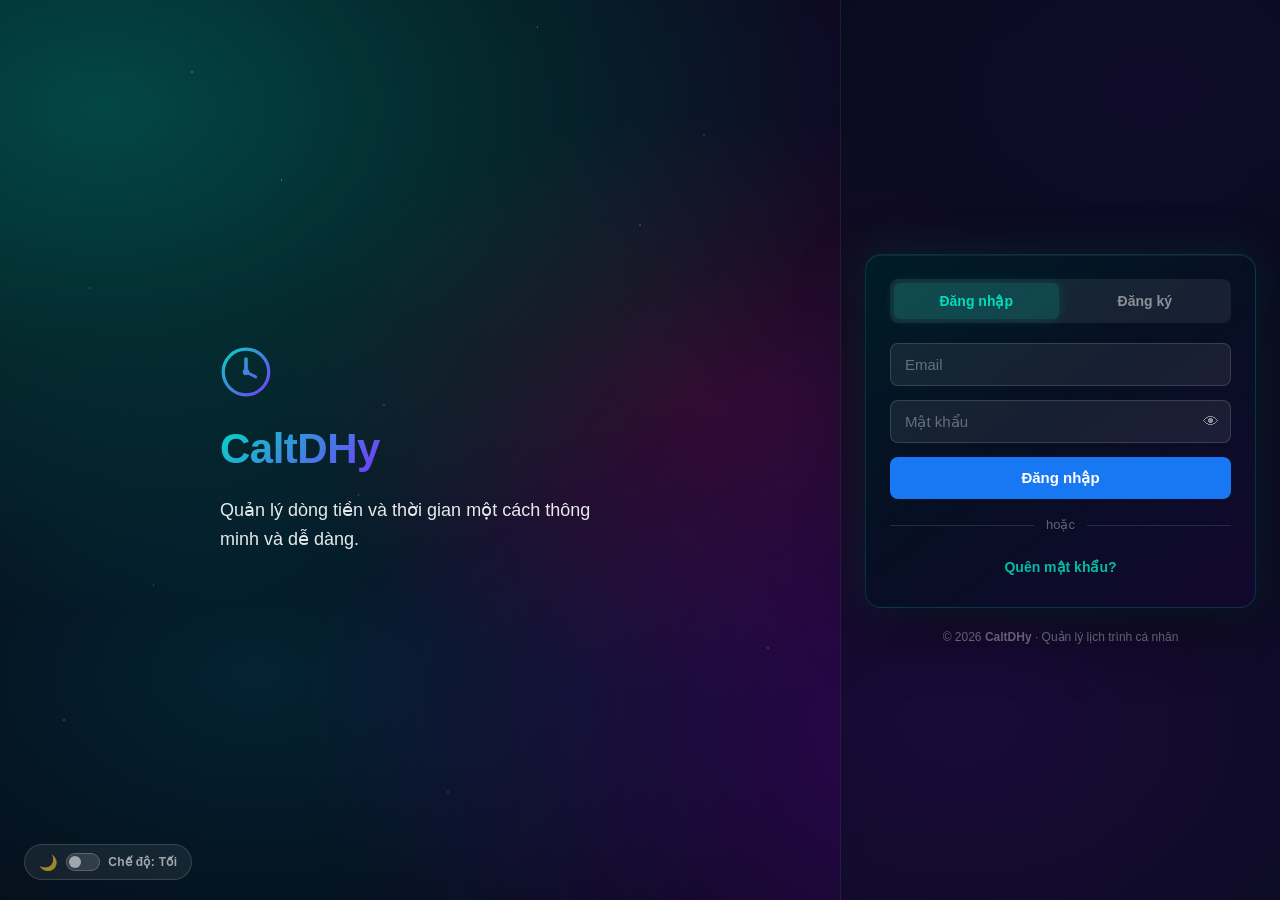
==== commit 8fac8fb7: "Hoàn tất cài đặt PWA cho toàn bộ file HTML" ====
--- a/index.html
+++ b/index.html
@@ -8,8 +8,11 @@
     <meta name="description" content="CaltDHy – Quản lý lịch trình cá nhân thông minh." />
     <link rel="preconnect" href="https://fonts.googleapis.com" />
     <link rel="preconnect" href="https://fonts.gstatic.com" crossorigin />
-    <link href="https://fonts.googleapis.com/css2?family=Inter:wght@400;500;600;700&display=swap" rel="stylesheet" />
+    <link
+        href="https://fonts.googleapis.com/css2?family=Be+Vietnam+Pro:ital,wght@0,300;0,400;0,500;0,600;0,700;0,800;1,400&display=swap"
+        rel="stylesheet" />
     <link rel="stylesheet" href="style.css" />
+    <link rel="manifest" href="manifest.json">
 </head>
 
 <body class="auth-body">
@@ -231,6 +234,11 @@
             }
         })();
     </script>
+    <script>
+        if ('serviceWorker' in navigator) {
+            navigator.serviceWorker.register('sw.js');
+        }
+    </script>
 </body>
 
 </html>
